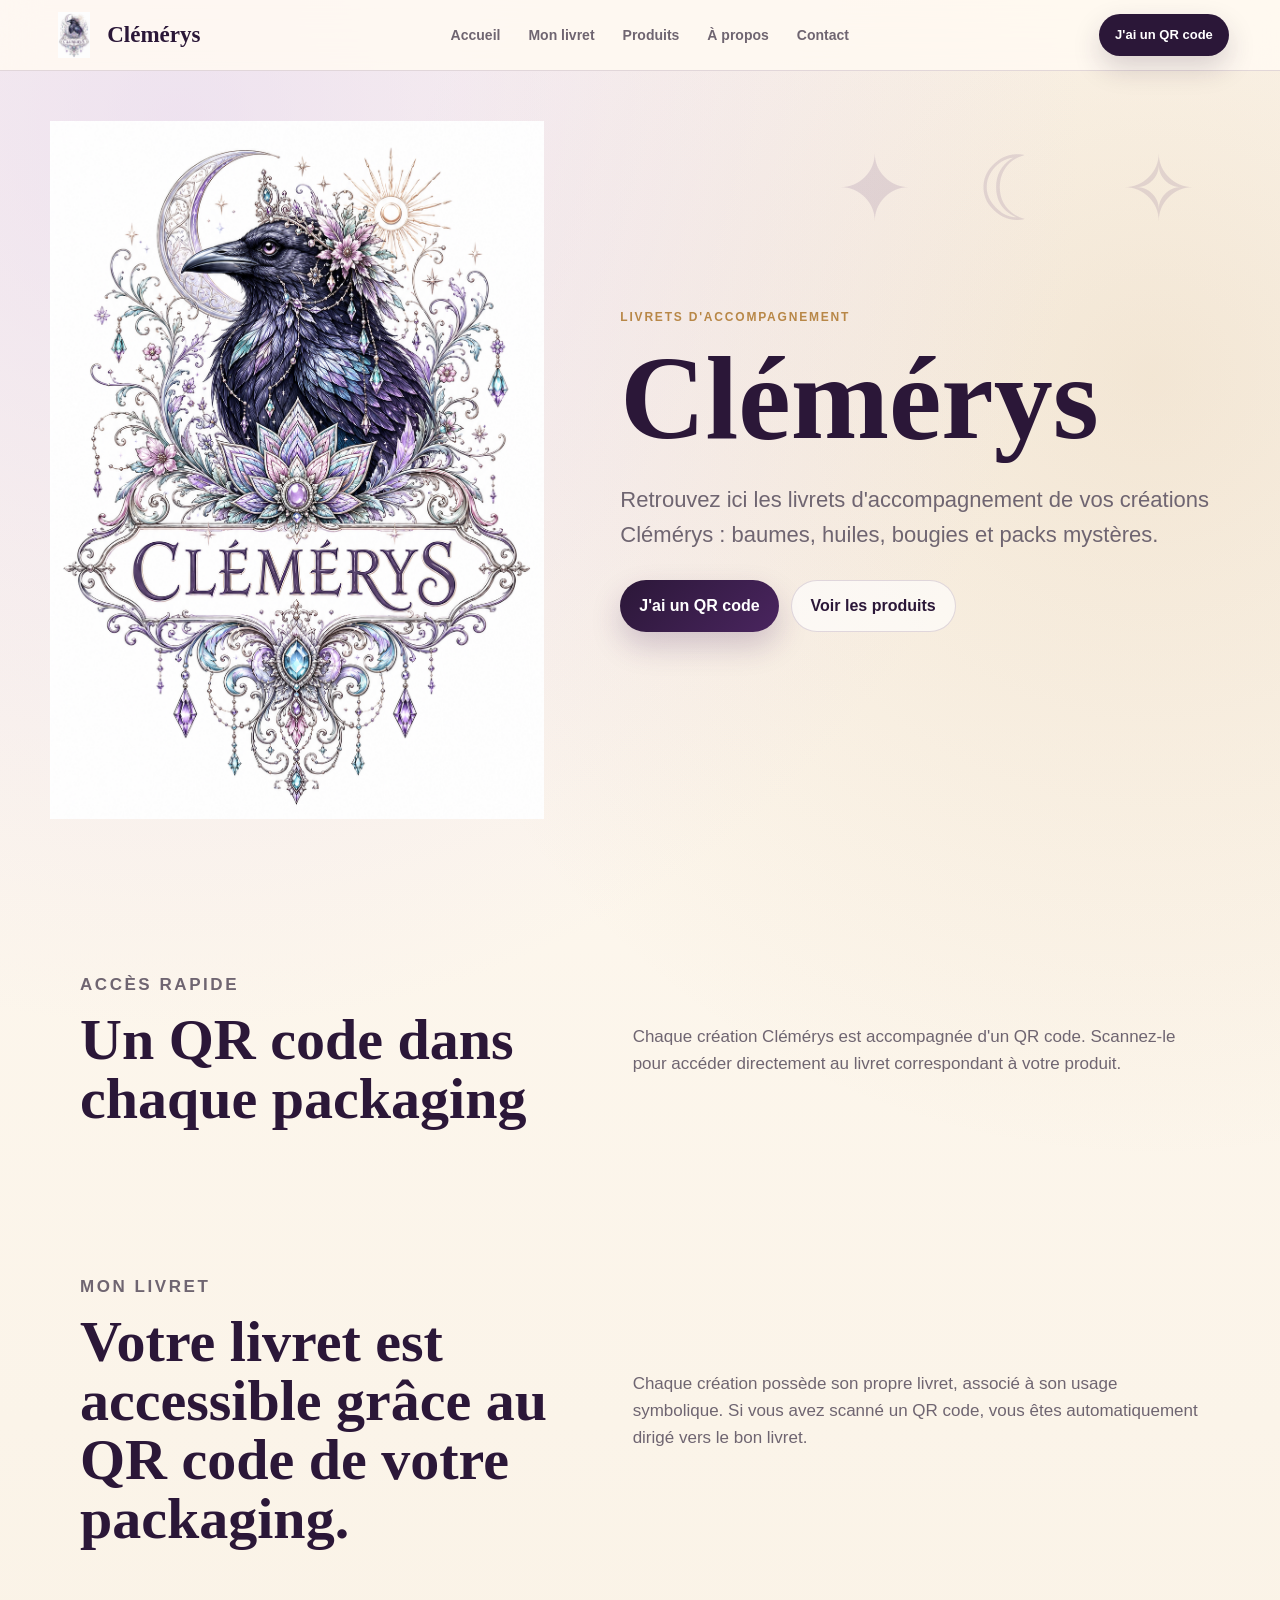
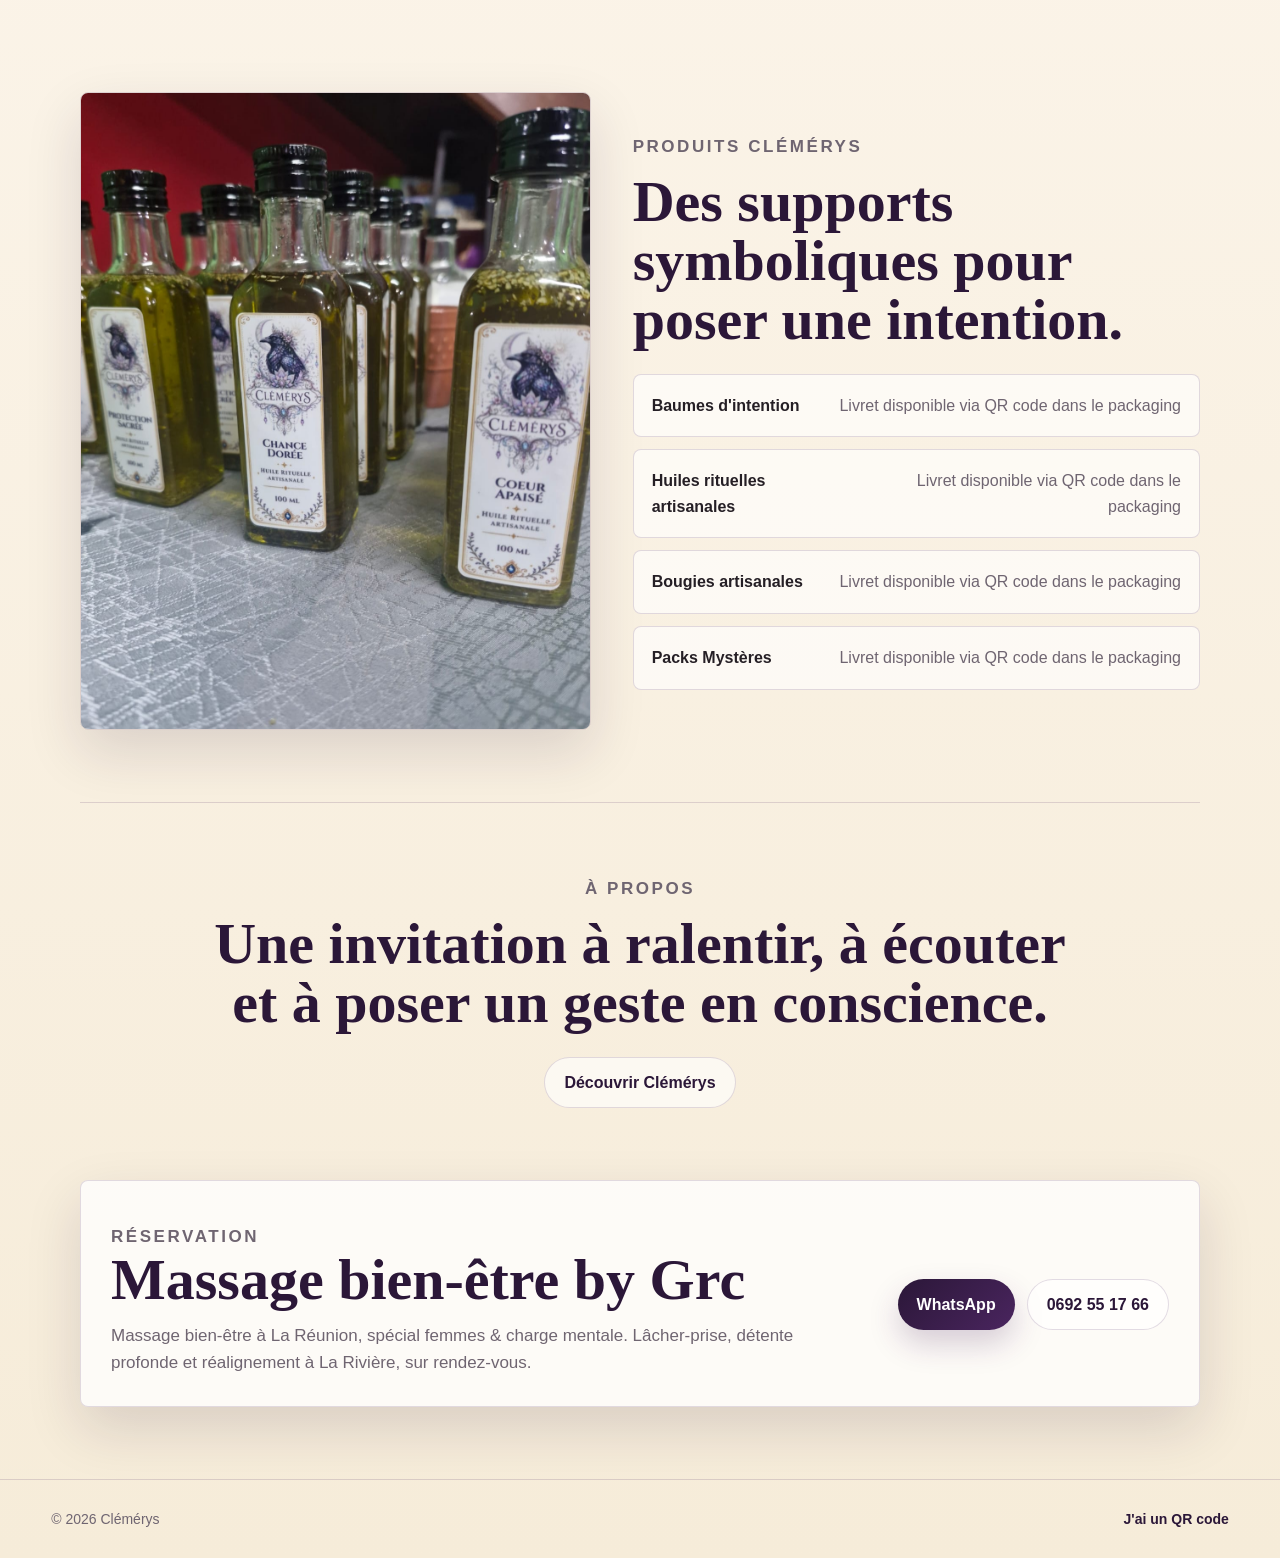
==== index.html @ dd76dd7e "Add Clemerys showcase site" ====
<!DOCTYPE html>
<html lang="fr">
<head>
  <meta charset="UTF-8">
  <meta name="viewport" content="width=device-width, initial-scale=1.0">
  <title>Clémérys | Livrets d'accompagnement</title>
  <meta name="description" content="Téléchargez les livrets d'accompagnement des créations Clémérys : baumes, huiles, bougies et packs mystères.">
  <link rel="stylesheet" href="/styles.css">
</head>
<body>
  <header class="site-header">
    <a class="brand" href="/" aria-label="Accueil Clémérys">
      <img src="/assets/clemerys-logo.png" alt="" class="brand-logo">
      <span>Clémérys</span>
    </a>
    <nav class="nav" aria-label="Navigation principale">
      <a href="/">Accueil</a>
      <a href="/mon-livret/">Mon livret</a>
      <a href="/#produits">Produits</a>
      <a href="/a-propos/">À propos</a>
      <a href="/contact/">Contact</a>
    </nav>
    <a class="header-cta" href="/mon-livret/">J'ai un QR code</a>
  </header>

  <main>
    <section class="hero" id="accueil">
      <div class="hero-art">
        <img src="/assets/clemerys-logo.png" alt="Logo Clémérys avec corbeau, lune, cristaux et ornements floraux">
      </div>
      <div class="hero-copy">
        <p class="eyebrow">Livrets d'accompagnement</p>
        <h1>Clémérys</h1>
        <p class="hero-subtitle">Retrouvez ici les livrets d'accompagnement de vos créations Clémérys : baumes, huiles, bougies et packs mystères.</p>
        <div class="actions">
          <a class="button primary" href="/mon-livret/">J'ai un QR code</a>
          <a class="button secondary" href="#produits">Voir les produits</a>
        </div>
      </div>
    </section>

    <section class="section explain">
      <div>
        <p class="eyebrow">Accès rapide</p>
        <h2>Un QR code dans chaque packaging</h2>
      </div>
      <p>Chaque création Clémérys est accompagnée d'un QR code. Scannez-le pour accéder directement au livret correspondant à votre produit.</p>
    </section>

    <section class="section explain" id="mon-livret">
      <div>
        <p class="eyebrow">Mon livret</p>
        <h2>Votre livret est accessible grâce au QR code de votre packaging.</h2>
      </div>
      <p>Chaque création possède son propre livret, associé à son usage symbolique. Si vous avez scanné un QR code, vous êtes automatiquement dirigé vers le bon livret.</p>
    </section>

    <section class="section products" id="produits">
      <div class="product-photo">
        <img src="/assets/clemerys-huiles.jpg" alt="Flacons d'huiles rituelles artisanales Clémérys">
      </div>
      <div>
        <p class="eyebrow">Produits Clémérys</p>
        <h2>Des supports symboliques pour poser une intention.</h2>
        <div class="product-list">
          <div class="product-note"><strong>Baumes d'intention</strong><span>Livret disponible via QR code dans le packaging</span></div>
          <div class="product-note"><strong>Huiles rituelles artisanales</strong><span>Livret disponible via QR code dans le packaging</span></div>
          <div class="product-note"><strong>Bougies artisanales</strong><span>Livret disponible via QR code dans le packaging</span></div>
          <div class="product-note"><strong>Packs Mystères</strong><span>Livret disponible via QR code dans le packaging</span></div>
        </div>
      </div>
    </section>

    <section class="section about-preview">
      <p class="eyebrow">À propos</p>
      <h2>Une invitation à ralentir, à écouter et à poser un geste en conscience.</h2>
      <a class="button secondary" href="/a-propos/">Découvrir Clémérys</a>
    </section>

    <section class="section contact-strip" id="contact">
      <div>
        <p class="eyebrow">Réservation</p>
        <h2>Massage bien-être by Grc</h2>
        <p>Massage bien-être à La Réunion, spécial femmes & charge mentale. Lâcher-prise, détente profonde et réalignement à La Rivière, sur rendez-vous.</p>
      </div>
      <div class="contact-actions">
        <a class="button primary" href="https://wa.me/262692551766">WhatsApp</a>
        <a class="button secondary" href="tel:+262692551766">0692 55 17 66</a>
      </div>
    </section>
  </main>

  <footer class="footer">
    <span>© 2026 Clémérys</span>
    <a href="/mon-livret/">J'ai un QR code</a>
  </footer>
</body>
</html>
---- styles.css ----
:root {
  --ivoire: #fffaf2;
  --cream: #f6ecd9;
  --beige: #eadbc4;
  --lavande: #d7c2ec;
  --violet: #4a255f;
  --violet-deep: #2b1738;
  --gold: #b88747;
  --ink: #251f25;
  --muted: #6f6571;
  --paper: rgba(255, 255, 255, 0.78);
  --border: rgba(74, 37, 95, 0.16);
  --shadow: 0 22px 55px rgba(43, 23, 56, 0.14);
}

* { box-sizing: border-box; }
html { scroll-behavior: smooth; }
body {
  margin: 0;
  color: var(--ink);
  font-family: Arial, Helvetica, sans-serif;
  line-height: 1.6;
  background:
    radial-gradient(circle at 14% 4%, rgba(215, 194, 236, 0.42), transparent 28%),
    radial-gradient(circle at 90% 12%, rgba(184, 135, 71, 0.16), transparent 26%),
    linear-gradient(180deg, var(--ivoire), #fbf4e9 45%, var(--cream));
}

body::before {
  content: "✦  ☾  ✧";
  position: fixed;
  top: 118px;
  right: clamp(18px, 5vw, 70px);
  z-index: -1;
  color: rgba(74, 37, 95, 0.12);
  font-size: clamp(42px, 7vw, 90px);
  letter-spacing: 0.22em;
}

a { color: inherit; }
img { max-width: 100%; display: block; }

.site-header {
  position: sticky;
  top: 0;
  z-index: 20;
  display: grid;
  grid-template-columns: auto 1fr auto;
  align-items: center;
  gap: 22px;
  padding: 12px clamp(16px, 4vw, 54px);
  border-bottom: 1px solid var(--border);
  background: rgba(255, 250, 242, 0.88);
  backdrop-filter: blur(18px);
}

.brand {
  display: inline-flex;
  align-items: center;
  gap: 10px;
  color: var(--violet-deep);
  font-family: Georgia, "Times New Roman", serif;
  font-size: 23px;
  font-weight: 700;
  text-decoration: none;
}

.brand-logo {
  width: 46px;
  height: 46px;
  object-fit: contain;
}

.nav {
  display: flex;
  justify-content: center;
  gap: clamp(12px, 2.2vw, 28px);
  color: var(--muted);
  font-size: 14px;
  font-weight: 700;
}

.nav a,
.footer a {
  text-decoration: none;
}

.header-cta {
  min-height: 42px;
  display: inline-flex;
  align-items: center;
  justify-content: center;
  padding: 10px 16px;
  border-radius: 999px;
  background: var(--violet-deep);
  color: #fff;
  font-size: 13px;
  font-weight: 800;
  text-decoration: none;
  box-shadow: 0 12px 28px rgba(43, 23, 56, 0.18);
}

.hero {
  width: min(1180px, calc(100% - 32px));
  min-height: calc(100vh - 72px);
  margin: 0 auto;
  display: grid;
  grid-template-columns: minmax(260px, 0.85fr) minmax(0, 1.05fr);
  gap: clamp(28px, 6vw, 78px);
  align-items: center;
  padding: 44px 0 74px;
}

.hero-art {
  position: relative;
}

.hero-art::before {
  content: "";
  position: absolute;
  inset: 10% 8% 4%;
  z-index: -1;
  border-radius: 50%;
  background: radial-gradient(circle, rgba(215, 194, 236, 0.5), rgba(184, 135, 71, 0.14) 54%, transparent 70%);
  filter: blur(10px);
}

.hero-art img {
  width: min(520px, 100%);
  margin: 0 auto;
}

.eyebrow {
  margin: 0 0 12px;
  color: var(--gold);
  font-size: 12px;
  font-weight: 900;
  letter-spacing: 0.15em;
  text-transform: uppercase;
}

h1,
h2,
h3,
p {
  overflow-wrap: anywhere;
}

h1,
h2 {
  margin: 0;
  color: var(--violet-deep);
  font-family: Georgia, "Times New Roman", serif;
  line-height: 1.02;
}

h1 {
  font-size: clamp(58px, 10vw, 118px);
  letter-spacing: 0;
}

h2 {
  font-size: clamp(32px, 5vw, 58px);
}

h3 {
  margin: 16px 0 8px;
  color: var(--violet-deep);
  font-size: 23px;
  line-height: 1.12;
}

.hero-subtitle {
  max-width: 620px;
  margin: 22px 0 0;
  color: var(--muted);
  font-size: clamp(18px, 2.2vw, 22px);
}

.actions,
.card-actions {
  display: flex;
  flex-wrap: wrap;
  gap: 12px;
  margin-top: 28px;
}

.button {
  min-height: 48px;
  display: inline-flex;
  align-items: center;
  justify-content: center;
  padding: 12px 19px;
  border-radius: 999px;
  font-weight: 900;
  text-decoration: none;
  text-align: center;
}

.button.primary {
  background: linear-gradient(135deg, var(--violet-deep), var(--violet));
  color: #fff;
  box-shadow: 0 14px 30px rgba(74, 37, 95, 0.22);
}

.button.secondary {
  border: 1px solid var(--border);
  background: rgba(255, 255, 255, 0.62);
  color: var(--violet-deep);
}

.button.small {
  min-height: 42px;
  padding: 9px 14px;
  font-size: 13px;
}

.section {
  width: min(1120px, calc(100% - 32px));
  margin: 0 auto;
  padding: 72px 0;
}

.explain,
.products {
  display: grid;
  grid-template-columns: minmax(0, 0.9fr) minmax(280px, 1fr);
  gap: 42px;
  align-items: center;
}

.explain p,
.products p,
.livret-card p,
.page-intro,
.notice p,
.about-preview p {
  color: var(--muted);
  font-size: 17px;
}

.section-heading {
  margin-bottom: 26px;
}

.card-grid {
  display: grid;
  grid-template-columns: repeat(4, minmax(0, 1fr));
  gap: 18px;
}

.livret-card {
  min-height: 100%;
  display: flex;
  flex-direction: column;
  padding: 18px;
  border: 1px solid var(--border);
  border-radius: 8px;
  background: var(--paper);
  box-shadow: var(--shadow);
}

.livret-card p {
  margin: 0;
}

.livret-card .card-actions {
  margin-top: auto;
  padding-top: 22px;
}

.cover {
  min-height: 178px;
  display: grid;
  place-items: center;
  border: 1px solid rgba(184, 135, 71, 0.35);
  border-radius: 6px;
  background:
    linear-gradient(135deg, rgba(255,255,255,0.85), rgba(246,236,217,0.7)),
    radial-gradient(circle at 20% 15%, rgba(215,194,236,0.65), transparent 36%);
  color: var(--violet-deep);
  text-align: center;
  font-family: Georgia, "Times New Roman", serif;
  font-size: 24px;
  line-height: 1.05;
  box-shadow: inset 0 0 0 10px rgba(255,255,255,0.34);
}

.cover::before {
  content: "☾";
  display: block;
  margin-bottom: 8px;
  color: var(--gold);
  font-size: 34px;
}

.cover span {
  max-width: 150px;
}

.product-photo {
  overflow: hidden;
  border: 1px solid var(--border);
  border-radius: 8px;
  box-shadow: var(--shadow);
}

.product-photo img {
  width: 100%;
  aspect-ratio: 4 / 5;
  object-fit: cover;
}

.product-list {
  display: grid;
  gap: 12px;
  margin-top: 24px;
}

.product-note {
  display: flex;
  justify-content: space-between;
  gap: 18px;
  padding: 18px;
  border: 1px solid var(--border);
  border-radius: 8px;
  background: rgba(255, 255, 255, 0.62);
}

.product-list span {
  color: var(--muted);
  text-align: right;
}

.about-preview {
  text-align: center;
  border-top: 1px solid var(--border);
}

.about-preview h2 {
  max-width: 860px;
  margin: 0 auto 24px;
}

.contact-strip,
.contact-card {
  border: 1px solid var(--border);
  border-radius: 8px;
  background: var(--paper);
  box-shadow: var(--shadow);
}

.contact-strip {
  display: flex;
  align-items: center;
  justify-content: space-between;
  gap: 28px;
  padding: 30px;
  margin-bottom: 72px;
}

.contact-strip > div:first-child {
  max-width: 720px;
}

.contact-strip p,
.contact-list {
  color: var(--muted);
  font-size: 17px;
}

.contact-strip p {
  margin: 12px 0 0;
}

.contact-card {
  width: min(760px, calc(100% - 32px));
  margin: 0 auto 76px;
  padding: 30px;
}

.contact-card h2 {
  font-size: clamp(30px, 5vw, 48px);
}

.contact-list {
  display: grid;
  gap: 8px;
  margin: 20px 0 0;
  padding-left: 20px;
}

.contact-actions {
  display: flex;
  flex-wrap: wrap;
  gap: 12px;
  margin-top: 22px;
}

.page-hero {
  width: min(900px, calc(100% - 32px));
  margin: 0 auto;
  padding: 78px 0 36px;
  text-align: center;
}

.page-hero .brand-logo-large {
  width: 150px;
  margin: 0 auto 16px;
}

.page-hero h1 {
  font-size: clamp(42px, 7vw, 76px);
}

.page-intro {
  max-width: 650px;
  margin: 18px auto 0;
}

.single-card {
  width: min(720px, calc(100% - 32px));
  margin: 0 auto 76px;
  padding: 28px;
  border: 1px solid var(--border);
  border-radius: 8px;
  background: var(--paper);
  box-shadow: var(--shadow);
  text-align: center;
}

.single-card .cover {
  width: min(320px, 100%);
  min-height: 230px;
  margin: 0 auto 24px;
}

.notice {
  margin-top: 24px;
  padding: 16px;
  border: 1px solid rgba(184, 135, 71, 0.36);
  border-radius: 8px;
  background: rgba(255, 250, 242, 0.7);
  text-align: left;
}

.notice p {
  margin: 0;
  font-size: 14px;
}

.qr-page {
  min-height: 100vh;
  display: grid;
  place-items: center;
  padding: 18px;
}

.qr-card {
  width: min(460px, 100%);
  padding: 28px;
  border: 1px solid var(--border);
  border-radius: 8px;
  background: var(--paper);
  box-shadow: var(--shadow);
  text-align: center;
}

.qr-card img {
  width: 110px;
  margin: 0 auto 12px;
}

.qr-grid {
  display: grid;
  grid-template-columns: repeat(4, minmax(0, 1fr));
  gap: 18px;
  padding-top: 24px;
}

.qr-preview {
  padding: 20px;
  border: 1px solid var(--border);
  border-radius: 8px;
  background: var(--paper);
  box-shadow: var(--shadow);
  text-align: center;
}

.qr-preview img {
  width: min(230px, 100%);
  margin: 0 auto 12px;
  border: 1px solid rgba(184, 135, 71, 0.28);
  border-radius: 6px;
}

.qr-preview p {
  margin: 0;
  color: var(--muted);
  font-size: 14px;
}

.footer {
  display: flex;
  justify-content: space-between;
  gap: 18px;
  padding: 28px clamp(16px, 4vw, 54px);
  border-top: 1px solid var(--border);
  color: var(--muted);
  font-size: 14px;
}

.footer a {
  color: var(--violet-deep);
  font-weight: 900;
}

@media (max-width: 980px) {
  .site-header {
    grid-template-columns: 1fr;
  }

  .nav {
    justify-content: flex-start;
    overflow-x: auto;
    padding-bottom: 4px;
  }

  .header-cta {
    justify-self: start;
  }

  .hero,
  .explain,
  .products {
    grid-template-columns: 1fr;
  }

  .hero {
    min-height: auto;
    text-align: center;
  }

  .hero-copy {
    order: -1;
  }

  .actions {
    justify-content: center;
  }

  .card-grid {
    grid-template-columns: repeat(2, minmax(0, 1fr));
  }

  .qr-grid {
    grid-template-columns: repeat(2, minmax(0, 1fr));
  }
}

@media (max-width: 620px) {
  .site-header {
    position: static;
  }

  .brand {
    font-size: 21px;
  }

  .hero {
    padding-top: 34px;
  }

  .hero-art img {
    width: min(360px, 100%);
  }

  .card-grid {
    grid-template-columns: 1fr;
  }

  .qr-grid {
    grid-template-columns: 1fr;
  }

  .button,
  .header-cta {
    width: 100%;
  }

  .card-actions {
    flex-direction: column;
  }

  .product-note,
  .contact-strip,
  .footer {
    flex-direction: column;
    align-items: flex-start;
  }

  .product-list span {
    text-align: left;
  }
}
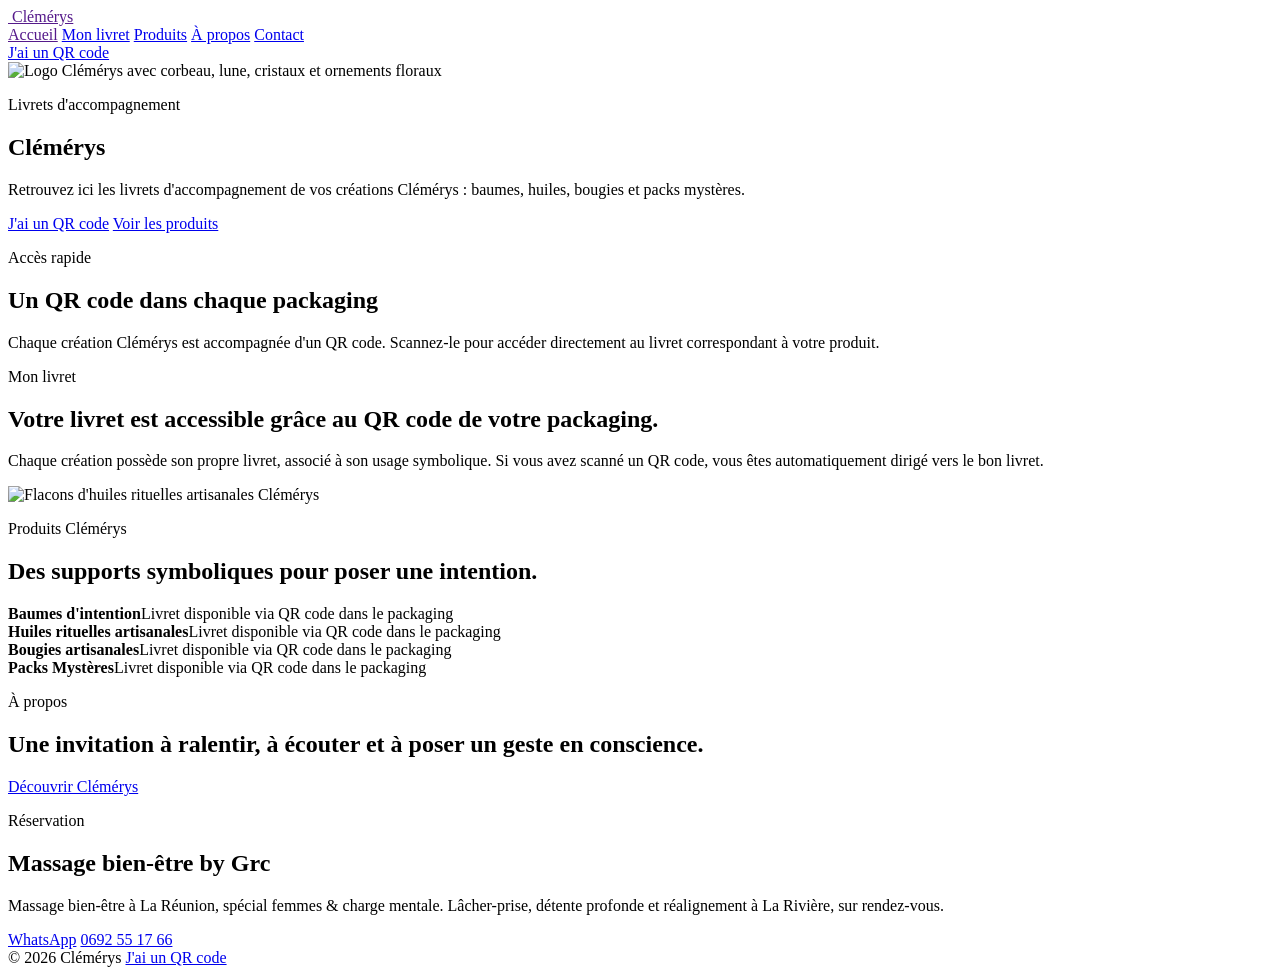
==== commit dc2ac7b8: "Set GitHub Pages base path" ====
--- a/index.html
+++ b/index.html
@@ -1,40 +1,41 @@
 <!DOCTYPE html>
 <html lang="fr">
 <head>
+  <base href="/clemerys-site/">
   <meta charset="UTF-8">
   <meta name="viewport" content="width=device-width, initial-scale=1.0">
   <title>Clémérys | Livrets d'accompagnement</title>
   <meta name="description" content="Téléchargez les livrets d'accompagnement des créations Clémérys : baumes, huiles, bougies et packs mystères.">
-  <link rel="stylesheet" href="/styles.css">
+  <link rel="stylesheet" href="styles.css">
 </head>
 <body>
   <header class="site-header">
-    <a class="brand" href="/" aria-label="Accueil Clémérys">
-      <img src="/assets/clemerys-logo.png" alt="" class="brand-logo">
+    <a class="brand" href="" aria-label="Accueil Clémérys">
+      <img src="assets/clemerys-logo.png" alt="" class="brand-logo">
       <span>Clémérys</span>
     </a>
     <nav class="nav" aria-label="Navigation principale">
-      <a href="/">Accueil</a>
-      <a href="/mon-livret/">Mon livret</a>
-      <a href="/#produits">Produits</a>
-      <a href="/a-propos/">À propos</a>
-      <a href="/contact/">Contact</a>
+      <a href="">Accueil</a>
+      <a href="mon-livret/">Mon livret</a>
+      <a href="./#produits">Produits</a>
+      <a href="a-propos/">À propos</a>
+      <a href="contact/">Contact</a>
     </nav>
-    <a class="header-cta" href="/mon-livret/">J'ai un QR code</a>
+    <a class="header-cta" href="mon-livret/">J'ai un QR code</a>
   </header>
 
   <main>
     <section class="hero" id="accueil">
       <div class="hero-art">
-        <img src="/assets/clemerys-logo.png" alt="Logo Clémérys avec corbeau, lune, cristaux et ornements floraux">
+        <img src="assets/clemerys-logo.png" alt="Logo Clémérys avec corbeau, lune, cristaux et ornements floraux">
       </div>
       <div class="hero-copy">
         <p class="eyebrow">Livrets d'accompagnement</p>
         <h1>Clémérys</h1>
         <p class="hero-subtitle">Retrouvez ici les livrets d'accompagnement de vos créations Clémérys : baumes, huiles, bougies et packs mystères.</p>
         <div class="actions">
-          <a class="button primary" href="/mon-livret/">J'ai un QR code</a>
-          <a class="button secondary" href="#produits">Voir les produits</a>
+          <a class="button primary" href="mon-livret/">J'ai un QR code</a>
+          <a class="button secondary" href="./#produits">Voir les produits</a>
         </div>
       </div>
     </section>
@@ -57,7 +58,7 @@
 
     <section class="section products" id="produits">
       <div class="product-photo">
-        <img src="/assets/clemerys-huiles.jpg" alt="Flacons d'huiles rituelles artisanales Clémérys">
+        <img src="assets/clemerys-huiles.jpg" alt="Flacons d'huiles rituelles artisanales Clémérys">
       </div>
       <div>
         <p class="eyebrow">Produits Clémérys</p>
@@ -74,7 +75,7 @@
     <section class="section about-preview">
       <p class="eyebrow">À propos</p>
       <h2>Une invitation à ralentir, à écouter et à poser un geste en conscience.</h2>
-      <a class="button secondary" href="/a-propos/">Découvrir Clémérys</a>
+      <a class="button secondary" href="a-propos/">Découvrir Clémérys</a>
     </section>
 
     <section class="section contact-strip" id="contact">
@@ -92,7 +93,7 @@
 
   <footer class="footer">
     <span>© 2026 Clémérys</span>
-    <a href="/mon-livret/">J'ai un QR code</a>
+    <a href="mon-livret/">J'ai un QR code</a>
   </footer>
 </body>
 </html>
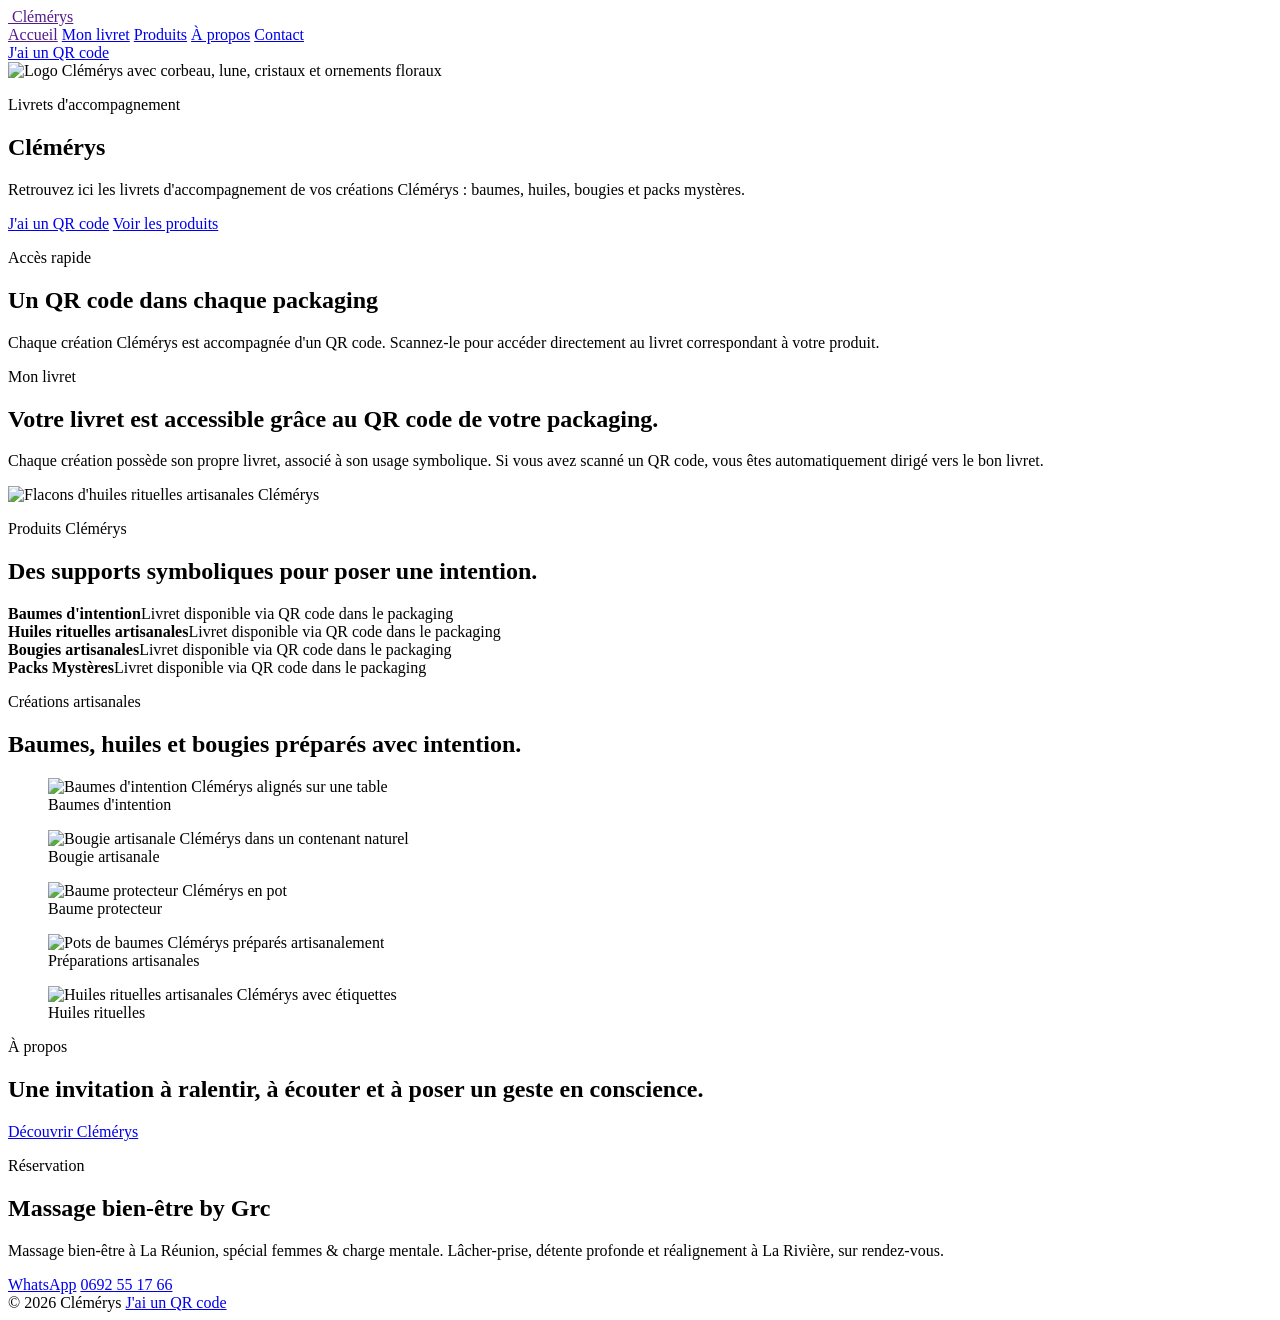
==== commit 649cc666: "Add Clemerys product gallery" ====
--- a/index.html
+++ b/index.html
@@ -58,7 +58,7 @@
 
     <section class="section products" id="produits">
       <div class="product-photo">
-        <img src="assets/clemerys-huiles.jpg" alt="Flacons d'huiles rituelles artisanales Clémérys">
+        <img src="assets/gallery/huiles-rituelles-clemerys.jpg" alt="Flacons d'huiles rituelles artisanales Clémérys">
       </div>
       <div>
         <p class="eyebrow">Produits Clémérys</p>
@@ -69,6 +69,35 @@
           <div class="product-note"><strong>Bougies artisanales</strong><span>Livret disponible via QR code dans le packaging</span></div>
           <div class="product-note"><strong>Packs Mystères</strong><span>Livret disponible via QR code dans le packaging</span></div>
         </div>
+      </div>
+    </section>
+
+    <section class="section creations-gallery" id="creations">
+      <div class="section-heading">
+        <p class="eyebrow">Créations artisanales</p>
+        <h2>Baumes, huiles et bougies préparés avec intention.</h2>
+      </div>
+      <div class="gallery-grid">
+        <figure class="gallery-item wide">
+          <img src="assets/gallery/baumes-clemerys.jpg" alt="Baumes d'intention Clémérys alignés sur une table">
+          <figcaption>Baumes d'intention</figcaption>
+        </figure>
+        <figure class="gallery-item">
+          <img src="assets/gallery/bougie-artisanale-clemerys.jpg" alt="Bougie artisanale Clémérys dans un contenant naturel">
+          <figcaption>Bougie artisanale</figcaption>
+        </figure>
+        <figure class="gallery-item">
+          <img src="assets/gallery/huile-protecteur-clemerys.jpg" alt="Baume protecteur Clémérys en pot">
+          <figcaption>Baume protecteur</figcaption>
+        </figure>
+        <figure class="gallery-item">
+          <img src="assets/gallery/baumes-intention-clemerys.jpg" alt="Pots de baumes Clémérys préparés artisanalement">
+          <figcaption>Préparations artisanales</figcaption>
+        </figure>
+        <figure class="gallery-item wide">
+          <img src="assets/gallery/huiles-rituelles-clemerys.jpg" alt="Huiles rituelles artisanales Clémérys avec étiquettes">
+          <figcaption>Huiles rituelles</figcaption>
+        </figure>
       </div>
     </section>
 
--- a/styles.css
+++ b/styles.css
@@ -332,6 +332,54 @@
   text-align: right;
 }
 
+.creations-gallery {
+  padding-top: 42px;
+}
+
+.gallery-grid {
+  display: grid;
+  grid-template-columns: repeat(4, minmax(0, 1fr));
+  gap: 16px;
+}
+
+.gallery-item {
+  position: relative;
+  min-height: 260px;
+  margin: 0;
+  overflow: hidden;
+  border: 1px solid var(--border);
+  border-radius: 8px;
+  background: var(--paper);
+  box-shadow: var(--shadow);
+}
+
+.gallery-item.wide {
+  grid-column: span 2;
+}
+
+.gallery-item img {
+  width: 100%;
+  height: 100%;
+  min-height: 260px;
+  object-fit: cover;
+}
+
+.gallery-item figcaption {
+  position: absolute;
+  left: 12px;
+  right: 12px;
+  bottom: 12px;
+  padding: 10px 12px;
+  border: 1px solid rgba(255, 255, 255, 0.42);
+  border-radius: 8px;
+  background: rgba(43, 23, 56, 0.74);
+  color: #fff;
+  font-size: 14px;
+  font-weight: 800;
+  text-align: center;
+  backdrop-filter: blur(10px);
+}
+
 .about-preview {
   text-align: center;
   border-top: 1px solid var(--border);
@@ -556,6 +604,10 @@
   .qr-grid {
     grid-template-columns: repeat(2, minmax(0, 1fr));
   }
+
+  .gallery-grid {
+    grid-template-columns: repeat(2, minmax(0, 1fr));
+  }
 }
 
 @media (max-width: 620px) {
@@ -581,6 +633,14 @@
 
   .qr-grid {
     grid-template-columns: 1fr;
+  }
+
+  .gallery-grid {
+    grid-template-columns: 1fr;
+  }
+
+  .gallery-item.wide {
+    grid-column: span 1;
   }
 
   .button,
